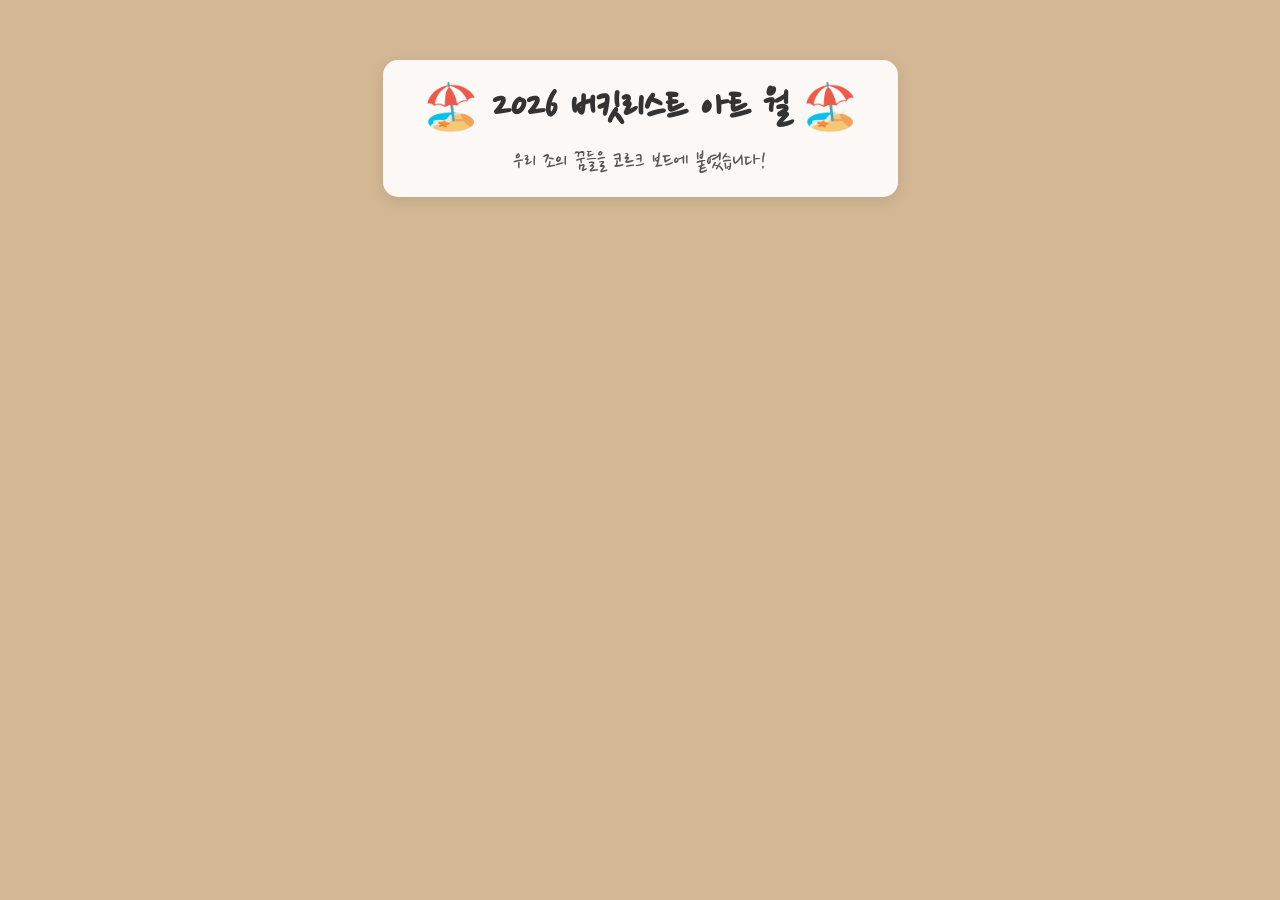
==== index.html @ 798ba4b1 "Create index.html" ====
<!DOCTYPE html>
<html lang="ko">
<head>
    <meta charset="UTF-8">
    <title>우리 조 버킷리스트 아트 월</title>
    <link href="https://fonts.googleapis.com/css2?family=Nanum+Pen+Script&display=swap" rel="stylesheet">
    <style>
        * { box-sizing: border-box; margin: 0; padding: 0; }
        body {
            font-family: 'Nanum Pen Script', cursive;
            background-color: #d4b895;
            background-image: url('https://www.transparenttextures.com/patterns/cork-board.png');
            background-attachment: fixed;
            text-align: center;
            padding-bottom: 100px;
        }
        header {
            margin: 60px auto 40px auto;
            background-color: rgba(255, 255, 255, 0.9);
            display: inline-block;
            padding: 20px 40px;
            border-radius: 15px;
            box-shadow: 0 4px 15px rgba(0,0,0,0.1);
            position: sticky;
            top: 20px;
            z-index: 100;
        }
        h1 { color: #333; font-size: 2.8rem; margin-bottom: 10px; }
        .clearfix::after { content: ""; display: block; clear: both; }
        .gallery-container { width: 90%; max-width: 1200px; margin: 0 auto; }
        
        /* 공통 카드 스타일 */
        .card {
            float: left; width: 31.33%; margin: 1%;
            background: linear-gradient(135deg, #fffcf0 0%, #fff3b0 100%);
            padding: 15px 15px 35px 15px;
            border-radius: 2px 2px 15px 5px;
            box-shadow: 3px 5px 15px rgba(0,0,0,0.15);
            position: relative; /* 자식인 badge의 기준점 */
            transform: rotate(-3deg);
            transition: transform 0.3s ease, z-index 0s;
        }
        .card:hover {
            transform: scale(1.05) rotate(0deg);
            z-index: 10;
        }
        .card img { width: 100%; height: 200px; object-fit: cover; border-radius: 5px; margin-bottom: 15px; }
        .card h2 { color: #2c3e50; font-size: 1.8rem; margin-bottom: 10px; }
        .card p { color: #444; font-size: 1.3rem; text-align: left; line-height: 1.5; }
    </style>
</head>
<body>
    <header>
        <h1>🏖️ 2026 버킷리스트 아트 월 🏖️</h1>
        <p style="font-size: 1.5rem; color: #555;">우리 조의 꿈들을 코르크 보드에 붙였습니다!</p>
    </header>
    <main class="gallery-container clearfix">
        <!-- 팀원들의 코드가 들어갈 자리입니다 -->

    </main>
</body>
</html>
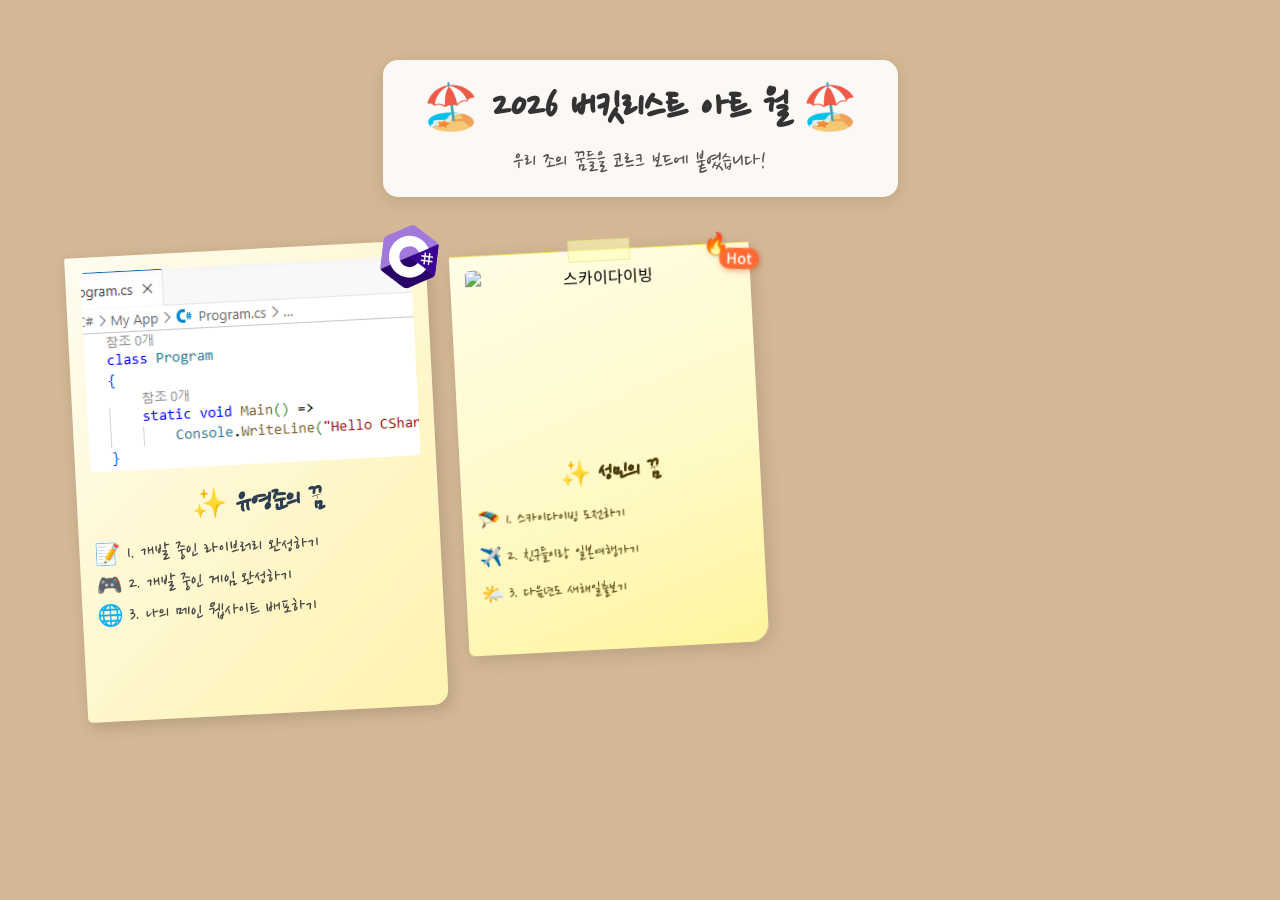
==== commit e3b7981a: "Merge rumi.html and seongmin.html to index.md" ====
--- a/index.html
+++ b/index.html
@@ -1,11 +1,17 @@
 <!DOCTYPE html>
 <html lang="ko">
+
 <head>
     <meta charset="UTF-8">
     <title>우리 조 버킷리스트 아트 월</title>
     <link href="https://fonts.googleapis.com/css2?family=Nanum+Pen+Script&display=swap" rel="stylesheet">
     <style>
-        * { box-sizing: border-box; margin: 0; padding: 0; }
+        * {
+            box-sizing: border-box;
+            margin: 0;
+            padding: 0;
+        }
+
         body {
             font-family: 'Nanum Pen Script', cursive;
             background-color: #d4b895;
@@ -14,41 +20,82 @@
             text-align: center;
             padding-bottom: 100px;
         }
+
         header {
             margin: 60px auto 40px auto;
             background-color: rgba(255, 255, 255, 0.9);
             display: inline-block;
             padding: 20px 40px;
             border-radius: 15px;
-            box-shadow: 0 4px 15px rgba(0,0,0,0.1);
+            box-shadow: 0 4px 15px rgba(0, 0, 0, 0.1);
             position: sticky;
             top: 20px;
             z-index: 100;
         }
-        h1 { color: #333; font-size: 2.8rem; margin-bottom: 10px; }
-        .clearfix::after { content: ""; display: block; clear: both; }
-        .gallery-container { width: 90%; max-width: 1200px; margin: 0 auto; }
-        
+
+        h1 {
+            color: #333;
+            font-size: 2.8rem;
+            margin-bottom: 10px;
+        }
+
+        .clearfix::after {
+            content: "";
+            display: block;
+            clear: both;
+        }
+
+        .gallery-container {
+            width: 90%;
+            max-width: 1200px;
+            margin: 0 auto;
+        }
+
         /* 공통 카드 스타일 */
         .card {
-            float: left; width: 31.33%; margin: 1%;
+            float: left;
+            width: 31.33%;
+            margin: 1%;
             background: linear-gradient(135deg, #fffcf0 0%, #fff3b0 100%);
             padding: 15px 15px 35px 15px;
             border-radius: 2px 2px 15px 5px;
-            box-shadow: 3px 5px 15px rgba(0,0,0,0.15);
-            position: relative; /* 자식인 badge의 기준점 */
+            box-shadow: 3px 5px 15px rgba(0, 0, 0, 0.15);
+            position: relative;
+            /* 자식인 badge의 기준점 */
             transform: rotate(-3deg);
             transition: transform 0.3s ease, z-index 0s;
         }
+
         .card:hover {
             transform: scale(1.05) rotate(0deg);
             z-index: 10;
         }
-        .card img { width: 100%; height: 200px; object-fit: cover; border-radius: 5px; margin-bottom: 15px; }
-        .card h2 { color: #2c3e50; font-size: 1.8rem; margin-bottom: 10px; }
-        .card p { color: #444; font-size: 1.3rem; text-align: left; line-height: 1.5; }
+
+        .card img {
+            width: 100%;
+            height: 200px;
+            object-fit: cover;
+            border-radius: 5px;
+            margin-bottom: 15px;
+        }
+
+        .card h2 {
+            color: #2c3e50;
+            font-size: 1.8rem;
+            margin-bottom: 10px;
+        }
+
+        .card p {
+            color: #444;
+            font-size: 1.3rem;
+            text-align: left;
+            line-height: 1.5;
+        }
     </style>
+    <link rel="stylesheet" href="index-rumi.css">
+    <link rel="stylesheet" href="index-seongmin.css">
 </head>
+
 <body>
     <header>
         <h1>🏖️ 2026 버킷리스트 아트 월 🏖️</h1>
@@ -56,7 +103,46 @@
     </header>
     <main class="gallery-container clearfix">
         <!-- 팀원들의 코드가 들어갈 자리입니다 -->
+        <div class="card rumi">
+            <img src="rumi-image.png" alt="Console.WriteLine(&quot;Hello CSHarp!&quot;)">
 
+            <h2>✨ 유영준의 꿈</h2>
+            <p>📝 1. 개발 중인 라이브러리 완성하기</p>
+            <p>🎮 2. 개발 중인 게임 완성하기</p>
+            <p>🌐 3. 나의 메인 웹사이트 배포하기</p>
+
+            <div class="secret-memo">
+                <img class="badge" id="html5" src="html5-logo.svg" alt="HTML 5 Logo">
+                <div class="line"></div>
+                🤫 TMI: 웹 잘 모름
+            </div>
+
+            <img class="badge" id="csharp" src="csharp-logo.svg" alt="C# Logo">
+
+        </div>
+
+        <div class="card seongmin">
+
+            <!-- 배지들 (position: absolute) -->
+            <span class="badge badge-hot">🔥</span>
+            <span class="badge badge-day">Hot</span>
+
+
+            <img src="https://images.unsplash.com/photo-1601024445121-e5b82f020549?w=500&auto=format&fit=crop&q=60"
+                alt="스카이다이빙" />
+
+            <h2>✨ 성민의 꿈</h2>
+            <p>🪂 1. 스카이다이빙 도전하기</p>
+            <p>✈️ 2. 친구들이랑 일본여행가기</p>
+            <p>🌤️ 3. 다음년도 새해일출보기</p>
+
+            <!-- 비밀 메모 (visibility: hidden → :hover) -->
+            <div class="secret-memo">
+                스카이다이빙은 사실 수술해서 이루지 못하는 꿈
+            </div>
+
+        </div>
     </main>
 </body>
+
 </html>
--- a/index-rumi.css
+++ b/index-rumi.css
@@ -0,0 +1,51 @@
+/* 기본 카드 디자인 (자유롭게 수정 가능) */
+.rumi.card {
+    text-align: center;
+}
+
+.rumi.card .line {
+    border-top-style: dashed;
+    border-top-width: 0.15em;
+    border-top-color: #00000067;
+    margin-top: 1em;
+    margin-bottom: 1em;
+}
+
+/* 1. 배지 (absolute) 관련 CSS를 작성하세요 */
+.rumi.card .badge#csharp {
+    position: absolute;
+
+    top: -1em;
+    right: -1em;
+
+    rotate: 10deg;
+
+    width: 4em;
+    height: 4em;
+    object-fit: contain;
+}
+
+.rumi.card .badge#html5 {
+    position: absolute;
+
+    bottom: -1em;
+    left: -1em;
+
+    rotate: -10deg;
+
+    width: 4em;
+    height: 4em;
+    object-fit: contain;
+}
+
+/* 2. 비밀 메모 (visibility) 및 hover 효과 관련 CSS를 작성하세요 */
+.rumi.card .secret-memo {
+    color: rgb(37, 124, 255);
+
+    opacity: 0;
+    transition: opacity 0.1s linear;
+}
+
+.rumi.card:hover .secret-memo {
+    opacity: 1;
+}
--- a/index-seongmin.css
+++ b/index-seongmin.css
@@ -0,0 +1,159 @@
+@import url('https://fonts.googleapis.com/css2?family=Nanum+Pen+Script&family=Noto+Sans+KR:wght@400;500&display=swap');
+
+.card.seongmin {
+    width: 300px;
+    background: linear-gradient(160deg, #fffde7 0%, #fff9c4 60%, #fff59d 100%);
+    padding: 15px 15px 40px 15px;
+    border-radius: 2px 2px 18px 6px;
+    box-shadow:
+        3px 5px 18px rgba(0, 0, 0, 0.13),
+        0 1px 0 #f0e060 inset;
+    position: relative;
+    font-family: 'Noto Sans KR', sans-serif;
+    transition: transform 0.2s ease, box-shadow 0.2s ease;
+}
+
+.card.seongmin:hover {
+    transform: rotate(-1deg) translateY(-4px);
+    box-shadow: 6px 10px 28px rgba(0, 0, 0, 0.18);
+}
+
+/* 테이프 효과 */
+.card.seongmin::before {
+    content: '';
+    position: absolute;
+    top: -10px;
+    left: 50%;
+    transform: translateX(-50%);
+    width: 60px;
+    height: 20px;
+    background: rgba(255, 255, 180, 0.55);
+    border: 0.5px solid rgba(220, 210, 100, 0.4);
+    border-radius: 2px;
+}
+
+.card.seongmin img {
+    width: 100%;
+    height: 180px;
+    object-fit: cover;
+    border-radius: 5px;
+    margin-bottom: 14px;
+    display: block;
+}
+
+.card.seongmin h2 {
+    font-family: 'Nanum Pen Script', cursive;
+    color: #4a3b0a;
+    font-size: 1.55rem;
+    margin: 0 0 10px 0;
+    line-height: 1.2;
+}
+
+.card.seongmin p {
+    font-family: 'Nanum Pen Script', cursive;
+    color: #5c4a1a;
+    font-size: 1.15rem;
+    line-height: 1.8;
+    margin: 0 0 4px 0;
+}
+
+/* ───── 1. 배지 (position: absolute) ───── */
+.card.seongmin .badge {
+    position: absolute;
+    font-size: 1.35rem;
+    line-height: 1;
+    filter: drop-shadow(1px 1px 2px rgba(0, 0, 0, 0.15));
+    user-select: none;
+    pointer-events: none;
+}
+
+.card.seongmin .badge-hot {
+    top: -12px;
+    right: 18px;
+    transform: rotate(12deg);
+    animation: wiggle 2.4s ease-in-out infinite;
+}
+
+.card.seongmin .badge-day {
+    top: 6px;
+    right: -10px;
+    font-size: 0.92rem;
+    font-family: 'Noto Sans KR', sans-serif;
+    font-weight: 500;
+    background: #ff6b35;
+    color: #fff;
+    padding: 3px 7px;
+    border-radius: 20px;
+    box-shadow: 1px 2px 6px rgba(255, 107, 53, 0.35);
+    transform: rotate(4deg);
+    pointer-events: none;
+}
+
+.card.seongmin .badge-pick {
+    bottom: 14px;
+    right: 14px;
+    transform: rotate(-8deg);
+    animation: pulse 2s ease-in-out infinite;
+}
+
+@keyframes wiggle {
+
+    0%,
+    100% {
+        transform: rotate(12deg) scale(1);
+    }
+
+    40% {
+        transform: rotate(18deg) scale(1.1);
+    }
+
+    60% {
+        transform: rotate(8deg) scale(1.05);
+    }
+}
+
+@keyframes pulse {
+
+    0%,
+    100% {
+        transform: rotate(-8deg) scale(1);
+    }
+
+    50% {
+        transform: rotate(-8deg) scale(1.15);
+    }
+}
+
+/* ───── 2. 비밀 메모 (visibility: hidden → :hover) ───── */
+.card.seongmin .secret-memo {
+    visibility: hidden;
+    position: absolute;
+    bottom: -48px;
+    left: 10px;
+    right: 10px;
+    background: #fffde0;
+    border: 1px dashed #c8b400;
+    border-radius: 6px;
+    padding: 8px 12px;
+    font-size: 0.78rem;
+    font-family: 'Nanum Pen Script', cursive;
+    color: #7a6200;
+    text-align: center;
+    box-shadow: 2px 4px 10px rgba(0, 0, 0, 0.1);
+    z-index: 10;
+    opacity: 0;
+    transition: opacity 0.25s ease, visibility 0.25s ease;
+}
+
+.card.seongmin:hover .secret-memo {
+    visibility: visible;
+    opacity: 1;
+}
+
+.card.seongmin .secret-memo::before {
+    content: 'TMI';
+    display: block;
+    font-size: 0.85rem;
+    margin-bottom: 2px;
+    color: #b8a000;
+}
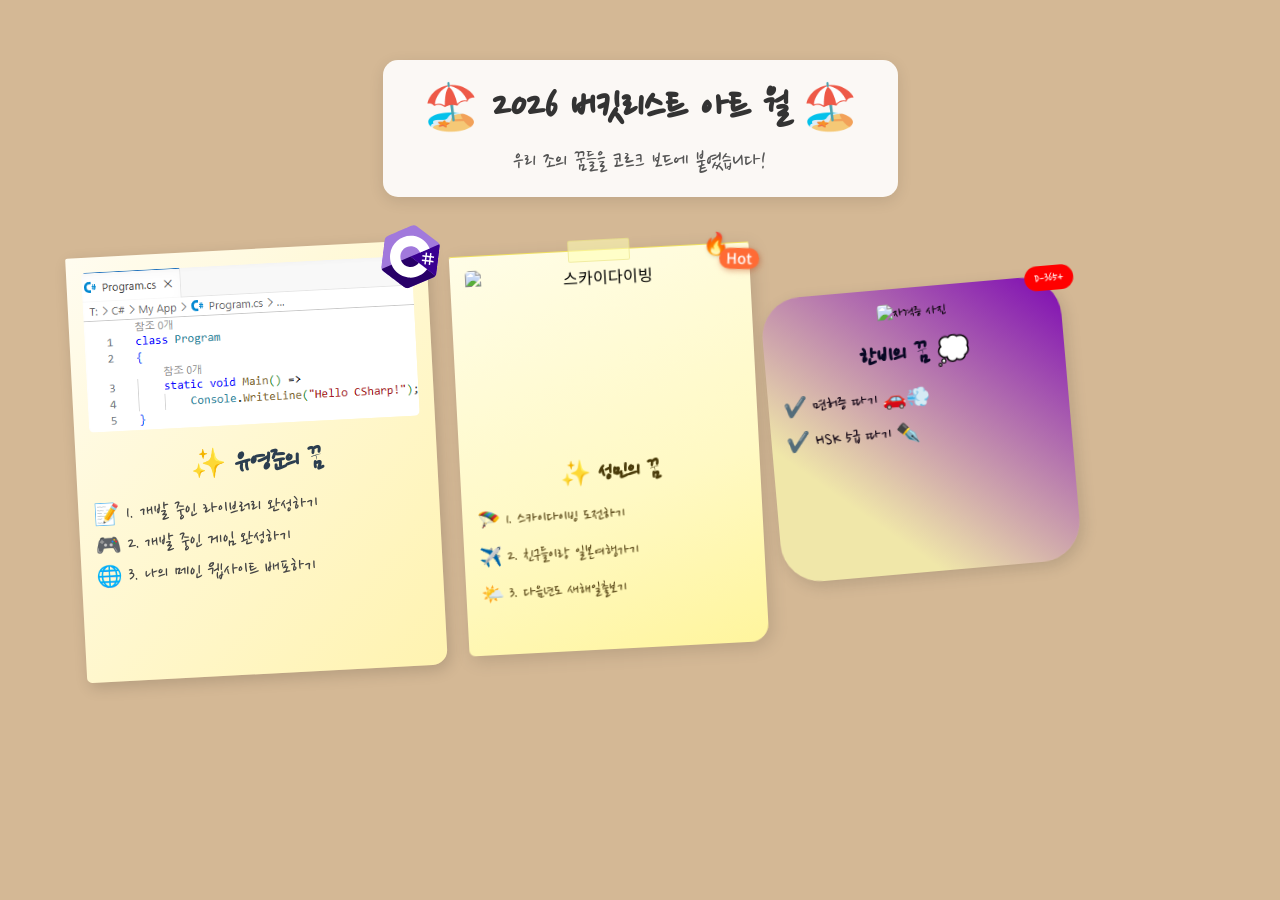
==== commit b3162702: "Merge hanbi.html to index.html" ====
--- a/index.html
+++ b/index.html
@@ -94,6 +94,7 @@
     </style>
     <link rel="stylesheet" href="index-rumi.css">
     <link rel="stylesheet" href="index-seongmin.css">
+    <link rel="stylesheet" href="index-hanbi.css">
 </head>
 
 <body>
@@ -142,6 +143,20 @@
             </div>
 
         </div>
+
+        <div class="card hanbi">
+            <div class="card_badge">D-365+</div>
+            <img src="license.png" alt="자격증 사진">
+
+            <h2>한비의 꿈 💭</h2>
+            <p> ✔️ 면허증 따기 🚗💨</p>
+            <p> ✔️ HSK 5급 따기 ✒️</p>
+
+            <div>
+                <p class="secret">-----------------------------------------------------
+                    <br>TMI: 🤥무기한 연장 중🤥
+                </p>
+            </div>
     </main>
 </body>
 
--- a/index-rumi.css
+++ b/index-rumi.css
@@ -1,9 +1,16 @@
 /* 기본 카드 디자인 (자유롭게 수정 가능) */
-.rumi.card {
+.card.rumi {
     text-align: center;
 }
 
-.rumi.card .line {
+.card.rumi img {
+    width: 100%;
+    height: 160px;
+    object-fit: cover;
+    border-radius: 5px;
+}
+
+.card.rumi .line {
     border-top-style: dashed;
     border-top-width: 0.15em;
     border-top-color: #00000067;
@@ -12,7 +19,7 @@
 }
 
 /* 1. 배지 (absolute) 관련 CSS를 작성하세요 */
-.rumi.card .badge#csharp {
+.card.rumi .badge#csharp {
     position: absolute;
 
     top: -1em;
@@ -25,11 +32,11 @@
     object-fit: contain;
 }
 
-.rumi.card .badge#html5 {
+.card.rumi .badge#html5 {
     position: absolute;
 
-    bottom: -1em;
-    left: -1em;
+    bottom: -2em;
+    left: -2em;
 
     rotate: -10deg;
 
@@ -39,13 +46,13 @@
 }
 
 /* 2. 비밀 메모 (visibility) 및 hover 효과 관련 CSS를 작성하세요 */
-.rumi.card .secret-memo {
+.card.rumi .secret-memo {
     color: rgb(37, 124, 255);
 
     opacity: 0;
     transition: opacity 0.1s linear;
 }
 
-.rumi.card:hover .secret-memo {
+.card.rumi:hover .secret-memo {
     opacity: 1;
 }
--- a/index-hanbi.css
+++ b/index-hanbi.css
@@ -0,0 +1,61 @@
+/* 기본 카드 디자인 (자유롭게 수정 가능) */
+.card.hanbi {
+    width: 300px;
+    margin: 50px auto;
+    background: linear-gradient(220deg, #7d09b3, #f0e7a9 75%);
+    padding: 15px 15px 35px 15px;
+    border-radius: 40px 40px 40px 40px;
+    box-shadow: 3px 5px 15px rgba(29, 27, 27, 0.15);
+    transform: rotate(-5deg);
+    /* 배지의 기준점이 되기 위한 필수 속성 */
+    position: relative;
+}
+
+.card.hanbi img {
+    width: 100%;
+    height: 240px;
+    object-fit: cover;
+    border-radius: 5px;
+    margin-bottom: 15px;
+}
+
+.card.hanbi h2 {
+    color: #080824;
+    font-size: 1.7rem;
+    margin-bottom: 10px;
+}
+
+.card.hanbi p {
+    color: #0d0110;
+    font-size: 1.2rem;
+    line-height: 1.8;
+}
+
+/* 1. 배지 (absolute) 관련 CSS를 작성하세요 */
+.card.hanbi .card_badge {
+    position: absolute;
+    top: -10px;
+    right: -15px;
+    color: white;
+    background-color: red;
+    border-radius: 15px 15px 15px 15px;
+    padding: 3px 10px;
+    font-size: 0.9rem;
+}
+
+/* 2. 비밀 메모 (visibility) 및 hover 효과 관련 CSS를 작성하세요 */
+.card.hanbi .secret {
+    visibility: hidden;
+    color: red;
+    font-size: 1rem;
+    margin: top 10px;
+}
+
+.card.hanbi:hover .secret {
+    visibility: visible;
+}
+
+.card.hanbi:hover {
+    transform: scale(1.1) rotate(0deg);
+    z-index: 10;
+}
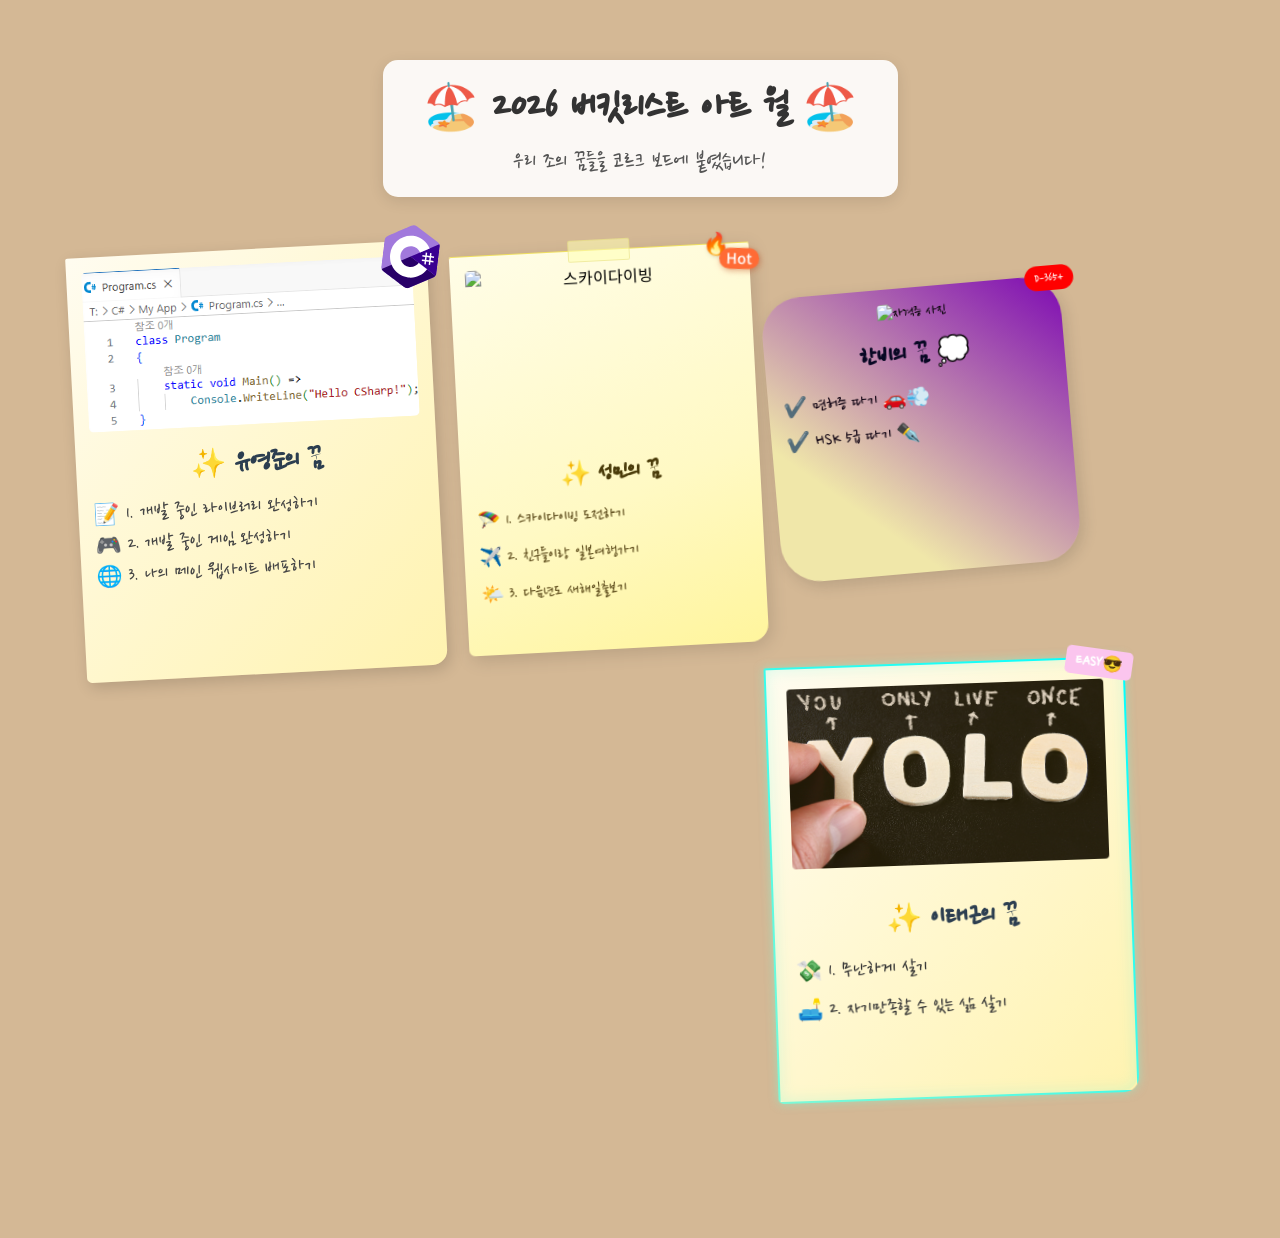
==== commit dc0a8761: "Merge leetae-geun to index.html" ====
--- a/index.html
+++ b/index.html
@@ -95,6 +95,7 @@
     <link rel="stylesheet" href="index-rumi.css">
     <link rel="stylesheet" href="index-seongmin.css">
     <link rel="stylesheet" href="index-hanbi.css">
+    <link rel="stylesheet" href="index-leetae-geun.css">
 </head>
 
 <body>
@@ -157,6 +158,18 @@
                     <br>TMI: 🤥무기한 연장 중🤥
                 </p>
             </div>
+        </div>
+
+        <div class="card leetae-geun">
+            <div class="badge">EASY😎</div>
+
+            <img src="YOLO.jpg" alt="YOLO 라이프">
+            <h2>✨ 이태근의 꿈</h2>
+            <p>💸 1. 무난하게 살기</p>
+            <p>🛋️ 2. 자기만족할 수 있는 삶 살기</p>
+
+            <div class="secret-memo">🤫 TMI: 사실 아무준비 안함</div>
+        </div>
     </main>
 </body>
 
--- a/index-leetae-geun.css
+++ b/index-leetae-geun.css
@@ -0,0 +1,97 @@
+/* 1. 카드 전체 스타일 (포스트잇 느낌) */
+.card.leetae-geun {
+    /* width: 300px; */
+    background-color: rgba(204, 255, 0, 0.2);
+    padding: 20px;
+    margin: 40px auto;
+    box-shadow: 5px 5px 15px rgba(0, 0, 0, 0.1);
+    transform: rotate(-2deg);
+    
+    box-shadow: 
+        0 0 10px rgba(125, 249, 214, 0.5),
+        inset 0 0 15px rgba(125, 249, 214, 0.3); 
+
+    /* 2. 그라데이션 테두리 구현 */
+    border: 2px solid;
+    border-image: linear-gradient(45deg, #7df9d6, #00ffff) 1;
+
+    position: relative; 
+}
+
+.card.leetae-geun:hover {
+  transform: scale(1.03) rotate(0deg);
+  border: 2px solid #c0c0c0;
+  box-shadow: 0 0 10px rgba(125, 249, 214, 0.5);
+  border-image: linear-gradient(45deg, #7df9d6, #00ffff) 1;
+  animation: paper-shake 0.5s infinite;
+}
+
+@keyframes paper-shake {
+  0% {
+    transform: scale(1.03) rotate(0deg);
+  }
+
+  25% {
+    transform: scale(1.03) rotate(0.5deg);
+  }
+
+  50% {
+    transform: scale(1.03) rotate(0deg);
+  }
+
+  75% {
+    transform: scale(1.03) rotate(-0.5deg);
+  }
+
+  100% {
+    transform: scale(1.03) rotate(0deg);
+  }
+}
+
+/* 2. 이미지 스타일 */
+.card.leetae-geun img {
+    width: 100%;
+    height: 180px;
+    object-fit: cover;
+    border-radius: 4px;
+}
+
+/* 3. 텍스트 스타일 */
+.card.leetae-geun h2 {
+    /* font-size: 1.2rem; */
+    margin: 15px 0;
+}
+
+.card.leetae-geun p {
+    /* font-size: 0.95rem; */
+    margin: 8px 0;
+    color: #333;
+}
+
+/* 4. 배지 스타일 */
+.card.leetae-geun .badge {
+    position: absolute;
+    top: -10px;    
+    right: -10px;  
+    background-color: rgb(251,197,238);
+    color: white;
+    padding: 4px 10px;
+    border-radius: 5px;
+    font-weight: bold;
+    transform: rotate(10deg); 
+}
+
+/* 5. 비밀 메모 스타일 (visibility 실습) */
+.card.leetae-geun .secret-memo {
+    margin-top: 15px;
+    padding: 10px;
+    background-color: rgba(0, 0, 0, 0.05);
+    border-radius: 5px;
+    /* font-size: 0.8rem; */
+    
+    visibility: hidden; 
+}
+
+.card.leetae-geun:hover .secret-memo {
+    visibility: visible;
+}
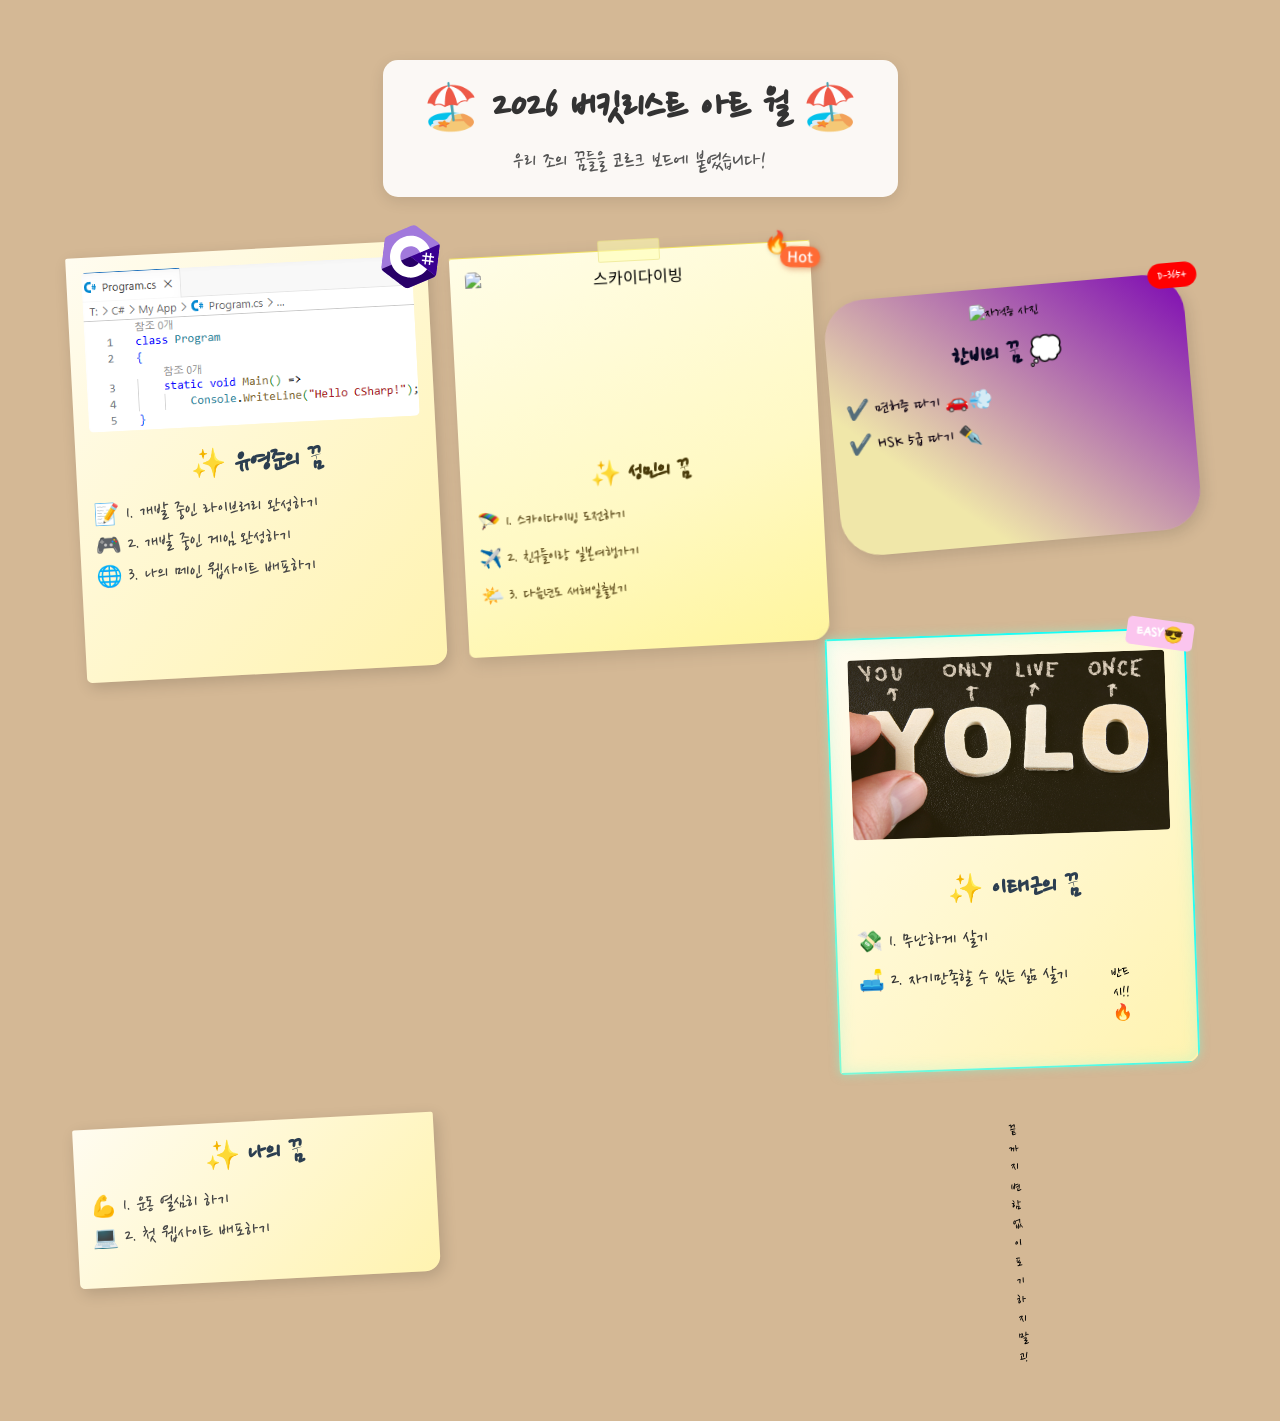
==== commit 3f09a258: "Merge leejungjin.html to index.html" ====
--- a/index.html
+++ b/index.html
@@ -170,6 +170,24 @@
 
             <div class="secret-memo">🤫 TMI: 사실 아무준비 안함</div>
         </div>
+
+        <div class="card leejungjin">
+            <h2>✨ 나의 꿈</h2>
+            <p>💪 1. 운동 열심히 하기</p>
+            <p>💻 2. 첫 웹사이트 배포하기</p>
+            <div style="position:relative;">
+                <div style="position: absolute; top: -237px; left:1030px; background:linear
+gradient(135deg, #fffcf0 0%, #fff3b0 100%);">
+                    반드시!!🔥
+                </div>
+            </div>
+            <div style="position:relative;">
+                <div style="position:absolute; top: -90px; left:899px; color:black; 
+padding:5px 20px; border-radius:5px; font-size:0.9rem;" class="visibility">
+                    끝까지 변함없이 포기하지말고!
+                </div>
+            </div>
+        </div>
     </main>
 </body>
 
--- a/index-seongmin.css
+++ b/index-seongmin.css
@@ -1,7 +1,7 @@
 @import url('https://fonts.googleapis.com/css2?family=Nanum+Pen+Script&family=Noto+Sans+KR:wght@400;500&display=swap');
 
 .card.seongmin {
-    width: 300px;
+    /* width: 300px; */
     background: linear-gradient(160deg, #fffde7 0%, #fff9c4 60%, #fff59d 100%);
     padding: 15px 15px 40px 15px;
     border-radius: 2px 2px 18px 6px;
@@ -135,7 +135,7 @@
     border: 1px dashed #c8b400;
     border-radius: 6px;
     padding: 8px 12px;
-    font-size: 0.78rem;
+    /* font-size: 0.78rem; */
     font-family: 'Nanum Pen Script', cursive;
     color: #7a6200;
     text-align: center;
@@ -153,7 +153,7 @@
 .card.seongmin .secret-memo::before {
     content: 'TMI';
     display: block;
-    font-size: 0.85rem;
+    /* font-size: 0.85rem; */
     margin-bottom: 2px;
     color: #b8a000;
 }
--- a/index-hanbi.css
+++ b/index-hanbi.css
@@ -1,6 +1,6 @@
 /* 기본 카드 디자인 (자유롭게 수정 가능) */
 .card.hanbi {
-    width: 300px;
+    /* width: 300px; */
     margin: 50px auto;
     background: linear-gradient(220deg, #7d09b3, #f0e7a9 75%);
     padding: 15px 15px 35px 15px;
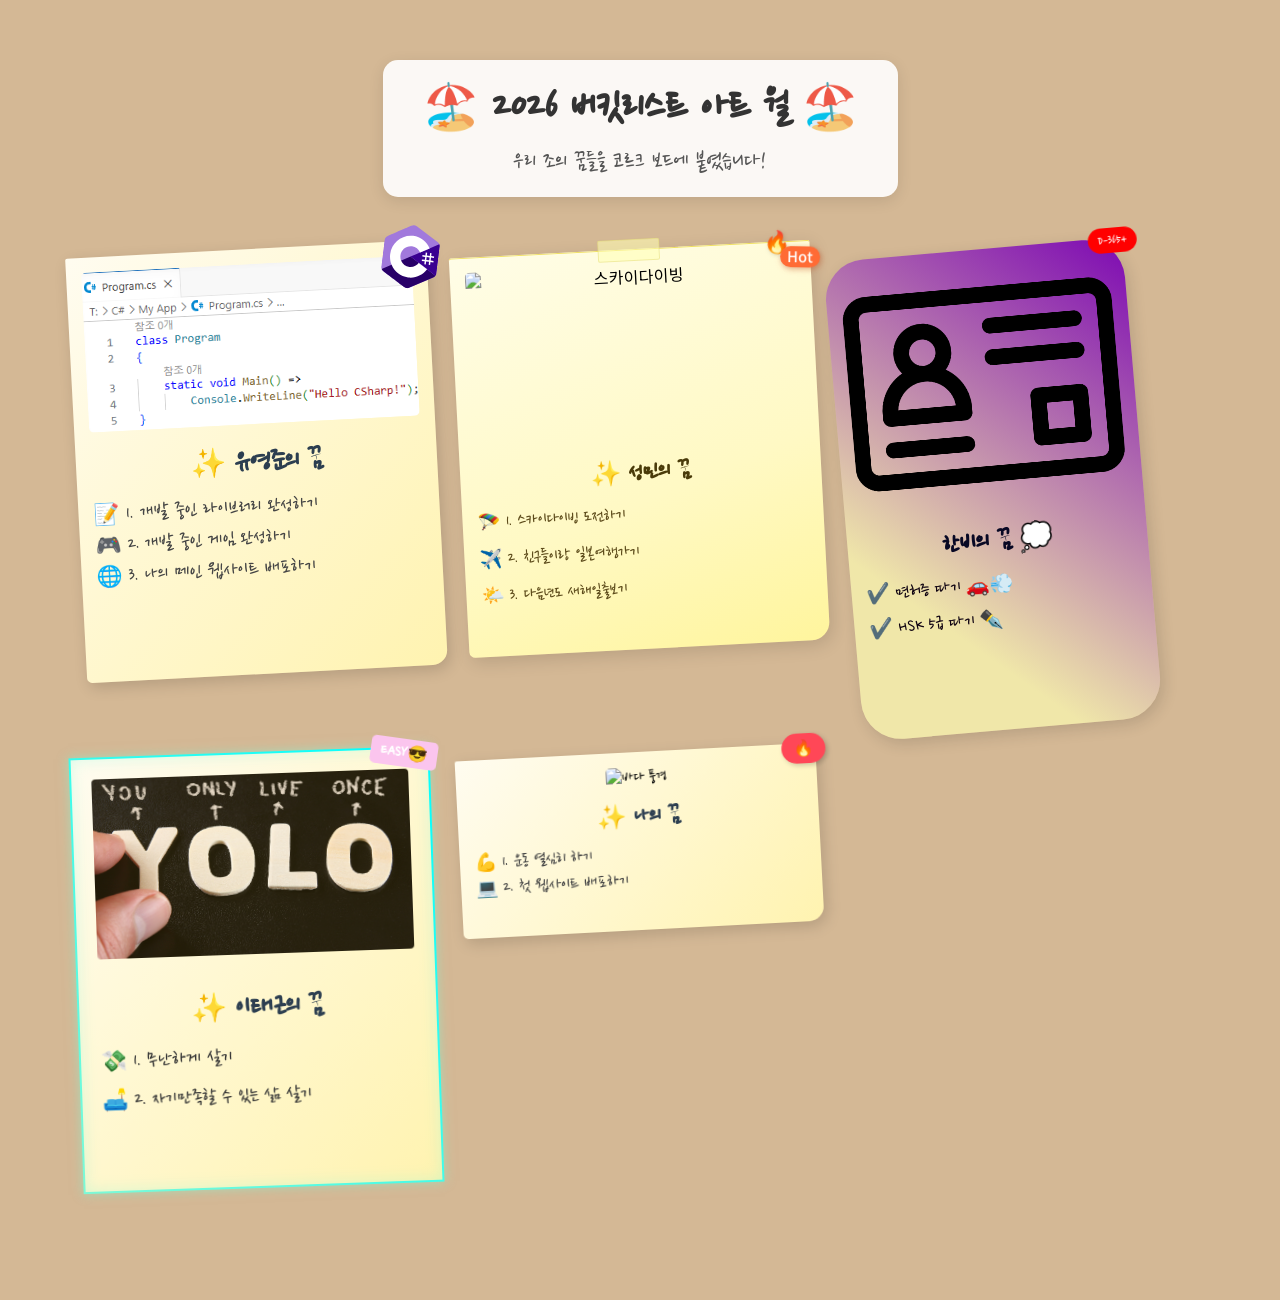
==== commit e0d4f33e: "Merge jungjin to index.html" ====
--- a/index.html
+++ b/index.html
@@ -96,6 +96,7 @@
     <link rel="stylesheet" href="index-seongmin.css">
     <link rel="stylesheet" href="index-hanbi.css">
     <link rel="stylesheet" href="index-leetae-geun.css">
+    <link rel="stylesheet" href="index-jungjin.css">
 </head>
 
 <body>
@@ -154,7 +155,7 @@
             <p> ✔️ HSK 5급 따기 ✒️</p>
 
             <div>
-                <p class="secret">-----------------------------------------------------
+                <p class="secret">---------------------------------------------
                     <br>TMI: 🤥무기한 연장 중🤥
                 </p>
             </div>
@@ -171,21 +172,17 @@
             <div class="secret-memo">🤫 TMI: 사실 아무준비 안함</div>
         </div>
 
-        <div class="card leejungjin">
+        <div class="card jungjin">
+            <div class="badge">🔥</div>
+
+            <img src="https://images.unsplash.com/photo-1507525428034-b723cf961d3e?w=500&auto=format&fit=crop&q=60"
+                alt="바다 풍경">
             <h2>✨ 나의 꿈</h2>
             <p>💪 1. 운동 열심히 하기</p>
             <p>💻 2. 첫 웹사이트 배포하기</p>
-            <div style="position:relative;">
-                <div style="position: absolute; top: -237px; left:1030px; background:linear
-gradient(135deg, #fffcf0 0%, #fff3b0 100%);">
-                    반드시!!🔥
-                </div>
-            </div>
-            <div style="position:relative;">
-                <div style="position:absolute; top: -90px; left:899px; color:black; 
-padding:5px 20px; border-radius:5px; font-size:0.9rem;" class="visibility">
-                    끝까지 변함없이 포기하지말고!
-                </div>
+
+            <div class="secret-memo">
+                끝까지 변함없이 포기하지 말고! 🔥
             </div>
         </div>
     </main>
--- a/index-hanbi.css
+++ b/index-hanbi.css
@@ -1,7 +1,7 @@
 /* 기본 카드 디자인 (자유롭게 수정 가능) */
 .card.hanbi {
-    /* width: 300px; */
-    margin: 50px auto;
+    width: 300px;
+    /* margin: 50px auto; */
     background: linear-gradient(220deg, #7d09b3, #f0e7a9 75%);
     padding: 15px 15px 35px 15px;
     border-radius: 40px 40px 40px 40px;
--- a/index-leetae-geun.css
+++ b/index-leetae-geun.css
@@ -3,7 +3,7 @@
     /* width: 300px; */
     background-color: rgba(204, 255, 0, 0.2);
     padding: 20px;
-    margin: 40px auto;
+    /* margin: 40px auto; */
     box-shadow: 5px 5px 15px rgba(0, 0, 0, 0.1);
     transform: rotate(-2deg);
     
@@ -16,6 +16,8 @@
     border-image: linear-gradient(45deg, #7df9d6, #00ffff) 1;
 
     position: relative; 
+
+    border-radius: 0;
 }
 
 .card.leetae-geun:hover {
--- a/index-jungjin.css
+++ b/index-jungjin.css
@@ -0,0 +1,65 @@
+/* 기본 카드 디자인 */
+.card.jungjin {
+    /* width: 300px; */
+    /* margin: 50px auto; */
+    background: linear-gradient(135deg, #fffcf0 0%, #fff3b0 100%);
+    padding: 15px 15px 35px 15px;
+    border-radius: 2px 2px 15px 5px;
+    box-shadow: 3px 5px 15px rgba(0, 0, 0, 0.15);
+    /* 배지의 기준점이 되기 위한 필수 속성 */
+    position: relative;
+}
+
+.card.jungjin img {
+    width: 100%;
+    height: 200px;
+    object-fit: cover;
+    border-radius: 5px;
+    margin-bottom: 15px;
+}
+
+.card.jungjin h2 {
+    color: #2c3e50;
+    font-size: 1.5rem;
+    margin-bottom: 10px;
+}
+
+.card.jungjin p {
+    color: #444;
+    font-size: 1.1rem;
+    line-height: 1.5;
+}
+
+/* 1. 배지 (absolute) 관련 CSS */
+.card.jungjin .badge {
+    position: absolute;
+    top: -10px;
+    /* 상단에서 -10px만큼 이동 (살짝 튀어나오게) */
+    right: -10px;
+    /* 우측에서 -10px만큼 이동 */
+    background-color: #ff4757;
+    color: white;
+    padding: 5px 12px;
+    border-radius: 20px;
+    font-weight: bold;
+    box-shadow: 2px 2px 5px rgba(0, 0, 0, 0.2);
+}
+
+/* 2. 비밀 메모 (visibility) 및 hover 효과 */
+.card.jungjin .secret-memo {
+    visibility: hidden;
+    /* 기본 상태: 숨김 */
+    position: absolute;
+    bottom: 10px;
+    left: 15px;
+    color: #e67e22;
+    font-size: 0.85rem;
+    font-weight: bold;
+    transition: 0.3s;
+    /* 부드러운 전환 효과 */
+}
+
+/* 카드에 마우스를 올렸을 때 메모가 보이게 설정 */
+.card.jungjin:hover .secret-memo {
+    visibility: visible;
+}
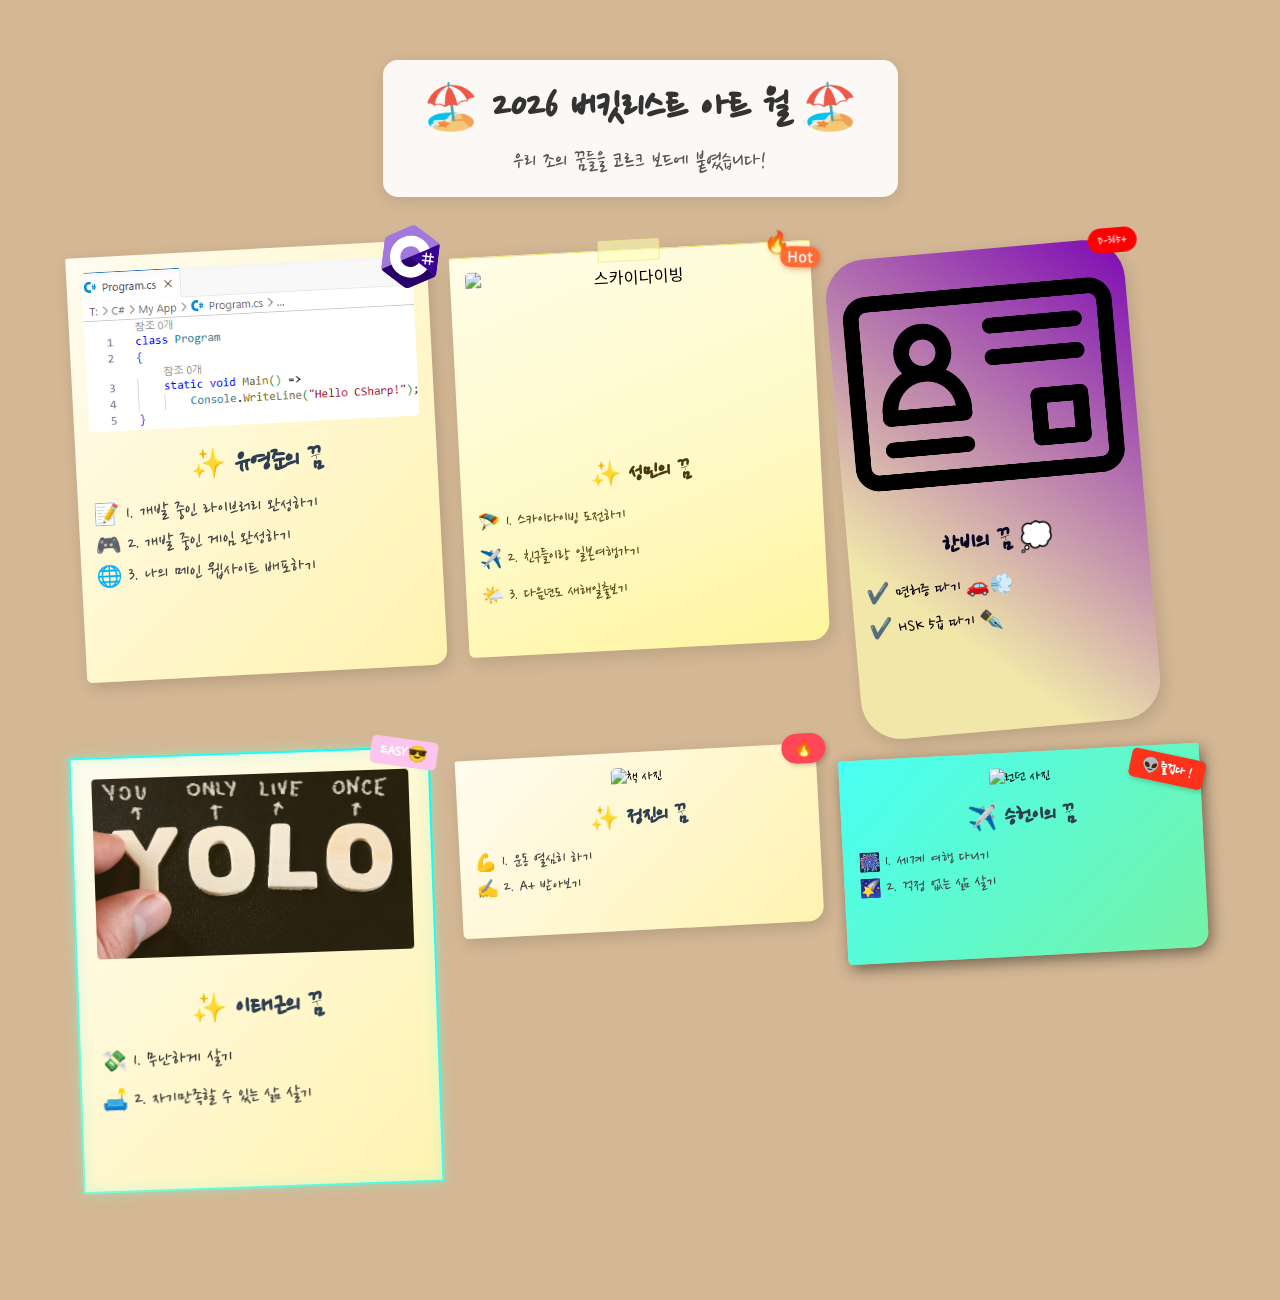
==== commit c25edde3: "Merge seungheon.html to index.html" ====
--- a/index.html
+++ b/index.html
@@ -97,6 +97,7 @@
     <link rel="stylesheet" href="index-hanbi.css">
     <link rel="stylesheet" href="index-leetae-geun.css">
     <link rel="stylesheet" href="index-jungjin.css">
+    <link rel="stylesheet" href="index-seungheon.css">
 </head>
 
 <body>
@@ -175,16 +176,28 @@
         <div class="card jungjin">
             <div class="badge">🔥</div>
 
-            <img src="https://images.unsplash.com/photo-1507525428034-b723cf961d3e?w=500&auto=format&fit=crop&q=60"
-                alt="바다 풍경">
-            <h2>✨ 나의 꿈</h2>
+            <img src="https://i.namu.wiki/i/kF4DbOVxjeMVm1A7GeQKsIhgaCM6VPXSwDbsryEwglLglapp4-QxwmguseIWNTZY3ztUhmi0mS989FjoEsVAkQ.webp"
+                alt="책 사진">
+            <h2>✨ 정진의 꿈</h2>
             <p>💪 1. 운동 열심히 하기</p>
-            <p>💻 2. 첫 웹사이트 배포하기</p>
+            <p>✍️ 2. A+ 받아보기</p>
 
             <div class="secret-memo">
                 끝까지 변함없이 포기하지 말고! 🔥
             </div>
         </div>
+
+        <div class="card seungheon">
+            <div class="badge">👽즐겁다 !</div>
+
+
+            <img src="https://www.etri.re.kr/webzine/20230504/img/sub05_01.jpg" alt="런던 사진">
+
+            <h2>✈️​ 승헌이의 꿈</h2>
+            <p>🎆 1. 세계 여행 다니기</p>
+            <p>🌠 2. 걱정 없는 삶 살기</p>
+            <p class="hidden">🤫난 사랑하는 사람이랑 오래 살고 싶어!</p>
+        </div>
     </main>
 </body>
 
--- a/index-seungheon.css
+++ b/index-seungheon.css
@@ -0,0 +1,65 @@
+/* 기본 카드 디자인 (자유롭게 수정 가능) */
+.card.seungheon {
+    /* width: 300px; */
+    /* margin: 50px auto; */
+    background: linear-gradient(135deg, #48fff3 0%, #61ffabd3 100%);
+    padding: 15px 15px 35px 15px;
+    border-radius: 2px 2px 15px 5px;
+    box-shadow: 3px 5px 15px rgba(0, 0, 0, 0.477);
+    /* 배지의 기준점이 되기 위한 필수 속성 */
+    position: relative;
+}
+
+.card.seungheon img {
+    width: 100%;
+    height: 200px;
+    object-fit: cover;
+    border-radius: 5px;
+    margin-bottom: 15px;
+}
+
+.card.seungheon h2 {
+    color: #2c3e50;
+    font-size: 1.5rem;
+    margin-bottom: 10px;
+}
+
+.card.seungheon p {
+    color: #444;
+    font-size: 1.1rem;
+    line-height: 1.5;
+}
+
+.card.seungheon :hover {
+    transform: scale(1.05);
+    transition: transform 0.9s;
+    transition: visibility 0.9s;
+}
+
+/* 1. 배지 (absolute) 관련 CSS를 작성하세요 */
+.card.seungheon .badge {
+    position: absolute;
+    top: 10px;
+    right: -5px;
+    /* 카드를 살짝 벗어나게 배치하면 더 입체적이에요! */
+    background-color: #fd321b;
+    color: white;
+    /* 가독성을 위해 흰색 추천! */
+    padding: 5px 12px;
+    border-radius: 5px;
+    font-size: 0.9rem;
+    font-weight: bold;
+    transform: rotate(15deg);
+    box-shadow: 2px 2px 5px rgba(0, 0, 0, 0.2);
+}
+
+
+/* 2. 비밀 메모 (visibility) 및 hover 효과 관련 CSS를 작성하세요 */
+.card.seungheon .hidden {
+    visibility: hidden;
+    transition: visibility 0.2s;
+}
+
+.card.seungheon:hover .hidden {
+    visibility: visible;
+}
